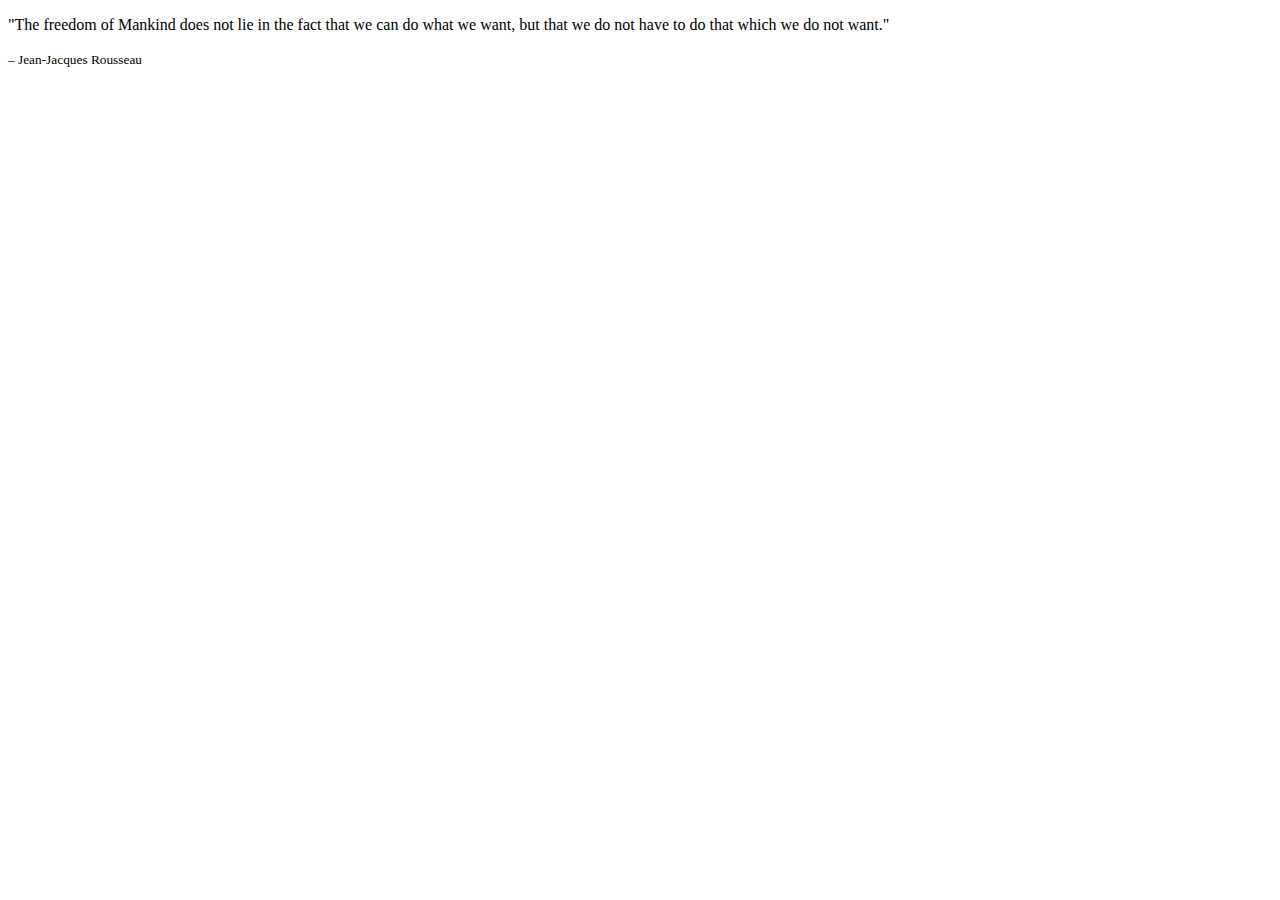
==== index.html @ 262f8db2 "new-folder" ====
<!DOCTYPE html>
<html>
<head>
  <meta charset="utf-8">
  <meta name="viewport" content="width=device-width initial-scale=1">
  
  <link rel="stylesheet" type="text/css" href="proba.css">
  <link href="https://fonts.googleapis.com/css?family=Crimson+Text|Julius+Sans+One" rel="stylesheet">
  
  <title>Freedom</title>
</head>
<body>
  <div class="wrapper">
    <p class="quote">"The freedom of Mankind does not lie in the fact that we can do what we want, but that we do not have to do that which we do not want."</p>
    <p class="author"><small>– Jean-Jacques Rousseau</small></p>
  </div>    
</body>
</html>
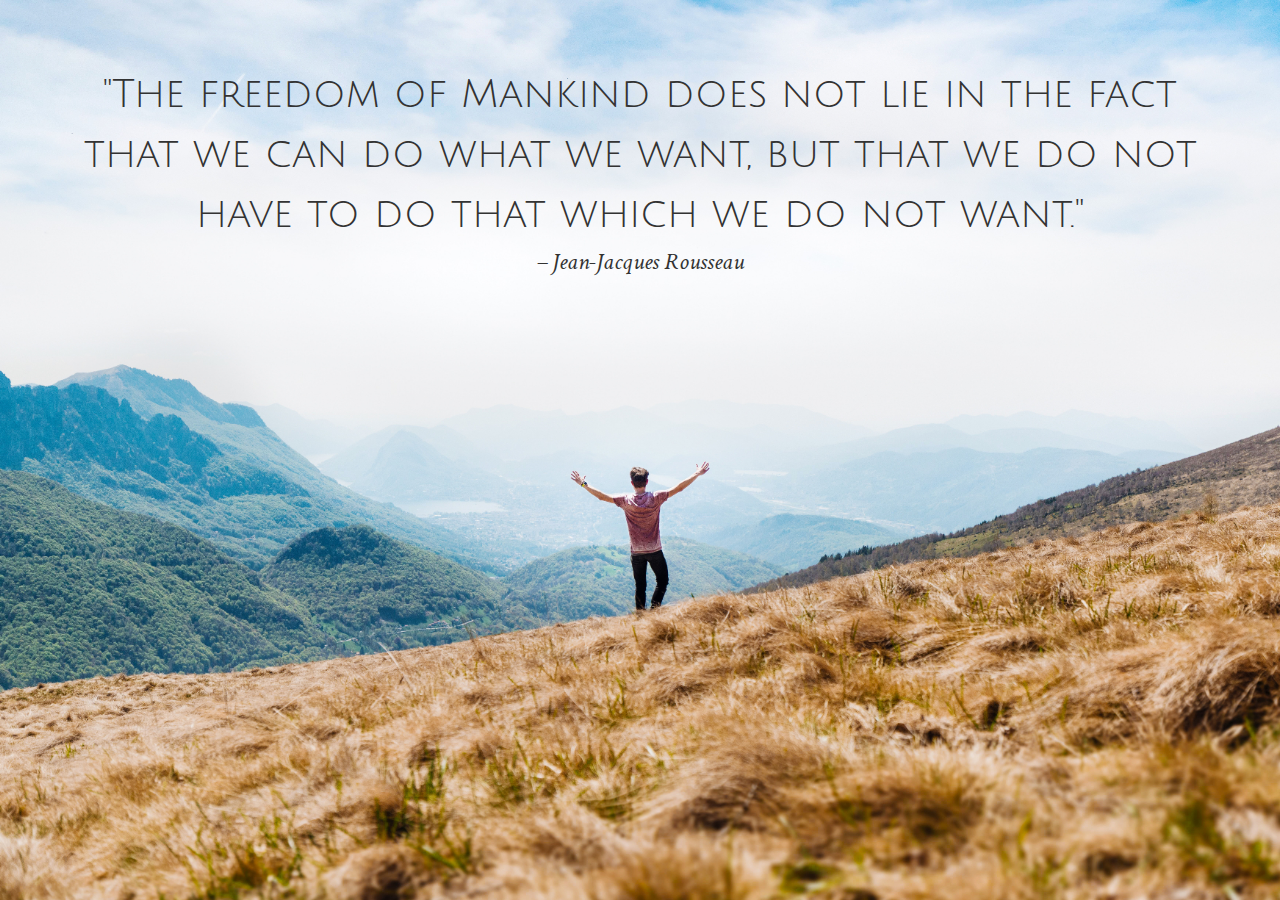
==== commit c11874b8: "modified-index-name" ====
--- a/index.html
+++ b/index.html
@@ -4,7 +4,7 @@
   <meta charset="utf-8">
   <meta name="viewport" content="width=device-width initial-scale=1">
   
-  <link rel="stylesheet" type="text/css" href="proba.css">
+  <link rel="stylesheet" type="text/css" href="main.css">
   <link href="https://fonts.googleapis.com/css?family=Crimson+Text|Julius+Sans+One" rel="stylesheet">
   
   <title>Freedom</title>
--- a/main.css
+++ b/main.css
@@ -0,0 +1,85 @@
+/* ==== A SIMPLE CSS RESET FROM ERIC MEYER ==== */
+html, body, div, span, applet, object, iframe,
+h1, h2, h3, h4, h5, h6, p, blockquote, pre,
+a, abbr, acronym, address, big, cite, code,
+del, dfn, em, img, ins, kbd, q, s, samp,
+small, strike, strong, sub, sup, tt, var,
+b, u, i, center,
+dl, dt, dd, ol, ul, li,
+fieldset, form, label, legend,
+table, caption, tbody, tfoot, thead, tr, th, td,
+article, aside, canvas, details, embed,
+figure, figcaption, footer, header, hgroup,
+menu, nav, output, ruby, section, summary,
+time, mark, audio, video {
+    margin: 0;
+    padding: 0;
+    border: 0;
+    font-size: 100%;
+    font: inherit;
+    vertical-align: baseline;
+}
+
+/* HTML5 display-role reset for older browsers */
+article, aside, details, figcaption, figure,
+footer, header, hgroup, menu, nav, section {
+    display: block;
+}
+
+body {
+    line-height: 1;
+}
+
+ol, ul {
+    list-style: none;
+}
+
+blockquote, q {
+    quotes: none;
+}
+
+blockquote:before, blockquote:after,
+q:before, q:after {
+    content: '';
+    content: none;
+}
+
+table {
+    border-collapse: collapse;
+    border-spacing: 0;
+}
+
+/* == Main == */
+html,
+body {
+  margin: 0;
+  padding: 0;
+  font-size: 100%;
+  line-height: 1.5;
+}
+
+body {
+  width: 100%;
+  height: 100vh;
+  background: url('assets/freedom.jpg') no-repeat center;
+  background-size: cover;
+  color: #333;
+}
+
+.wrapper {
+  padding-top: 4rem;
+  width: 90%;
+  margin: 0 auto;
+  text-align: center;
+}
+
+.quote {
+  font-family: 'Julius Sans One', sans-serif;
+  font-size: 2.5rem; 
+}
+
+.author {
+  font-family: 'Crimson Text', serif;
+  font-size: 1.5rem;
+  font-style: italic;
+}